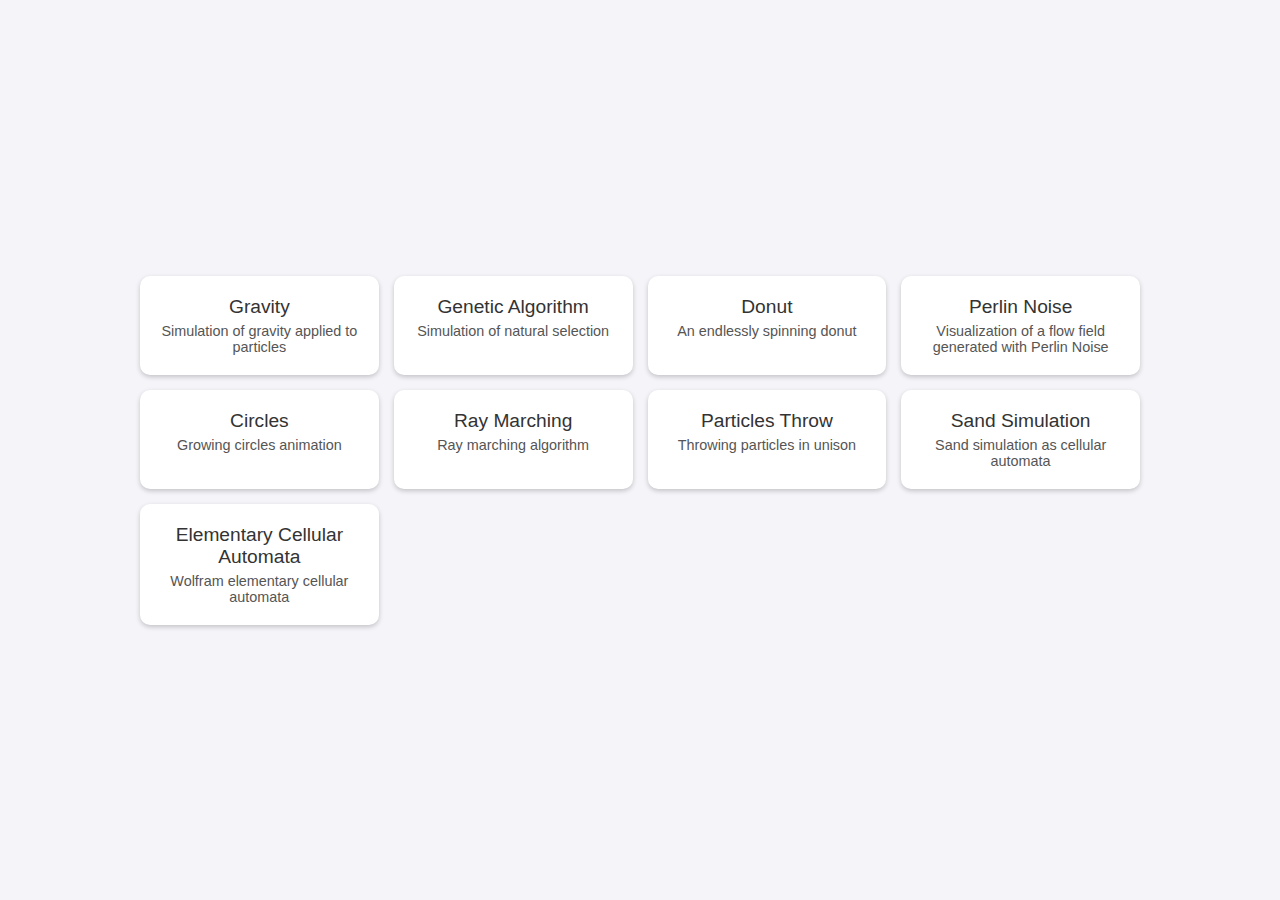
==== index.html @ 0caf2638 "structure of projects" ====
<!DOCTYPE html>
<html lang="en">
<head>
    <meta charset="UTF-8">
    <meta name="viewport" content="width=device-width, initial-scale=1.0">
    <title>Tadata</title>
    <link rel="stylesheet" href="index.css">
</head>
<body>
    <div class="container">
        <div class="project-card" onclick="window.location.href='sketches/gravity/gravity.html';">
            <div class="project-title">Gravity</div>
            <div class="project-description">Simulation of gravity applied to particles</div>
        </div>

        <div class="project-card" onclick="window.location.href='sketches/genetic/genetic.html';">
            <div class="project-title">Genetic Algorithm</div>
            <div class="project-description">Simulation of natural selection</div>
        </div>

        <div class="project-card" onclick="window.location.href='sketches/donut/donut.html';">
            <div class="project-title">Donut</div>
            <div class="project-description">An endlessly spinning donut</div>
        </div>

        <div class="project-card" onclick="window.location.href='sketches/perlin/perlin.html';">
            <div class="project-title">Perlin Noise</div>
            <div class="project-description">Visualization of a flow field generated with Perlin Noise</div>
        </div>

        <div class="project-card" onclick="window.location.href='sketches/circles/circles.html';">
            <div class="project-title">Circles</div>
            <div class="project-description">Growing circles animation</div>
        </div>

        <div class="project-card" onclick="window.location.href='sketches/ray_marching/ray_marching.html';">
            <div class="project-title">Ray Marching</div>
            <div class="project-description">Ray marching algorithm</div>
        </div>

        <div class="project-card" onclick="window.location.href='sketches/picture/picture.html';">
            <div class="project-title">Particles Throw</div>
            <div class="project-description">Throwing particles in unison</div>
        </div>

        <div class="project-card" onclick="window.location.href='sketches/sand/sand.html';">
            <div class="project-title">Sand Simulation</div>
            <div class="project-description">Sand simulation as cellular automata</div>
        </div>

        <div class="project-card" onclick="window.location.href='sketches/automata/automata.html';">
            <div class="project-title">Elementary Cellular Automata</div>
            <div class="project-description">Wolfram elementary cellular automata</div>
        </div>
    </div>
    <script src="index.js"></script>
</body>
</html>
---- index.css ----
body {
    font-family: 'Arial', sans-serif;
    margin: 0;
    padding: 0;
    background: #f4f4f9;
    display: flex;
    justify-content: center;
    align-items: center;
    height: 100vh;
}

.container {
    display: grid;
    grid-template-columns: repeat(auto-fit, minmax(200px, 1fr));
    gap: 15px;
    width: 80%;
    max-width: 1000px;
}

.project-card {
    background: #ffffff;
    border-radius: 10px;
    box-shadow: 0 2px 5px rgba(0,0,0,0.2);
    padding: 20px;
    text-align: center;
    cursor: pointer;
    transition: transform 0.5s ease, box-shadow 0.5s ease;
}

.project-card:hover {
    transform: translateY(-10px);
    box-shadow: 0 4px 10px rgba(0,0,0,0.3);
}

.project-title {
    font-size: 1.2em;
    color: #333333;
    margin-bottom: 5px;
}

.project-description {
    font-size: 0.9em;
    color: #555555;
}
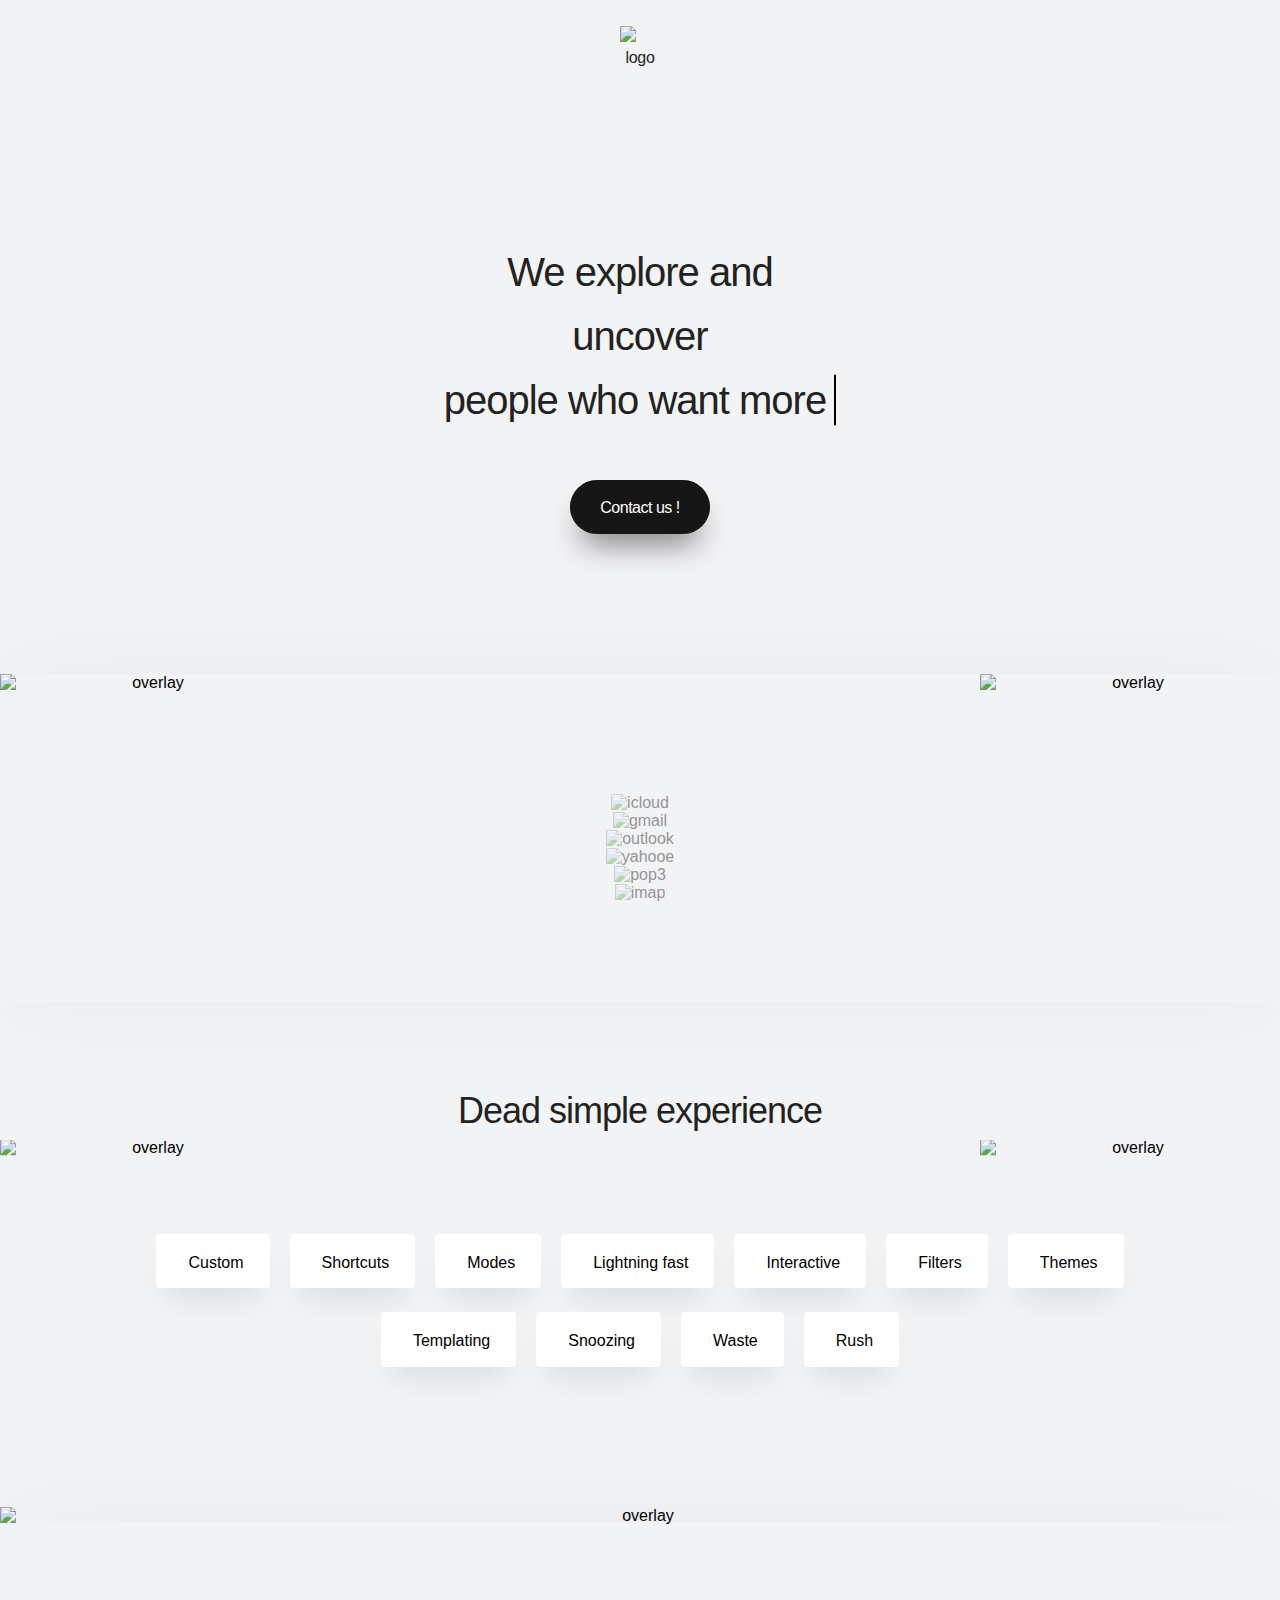
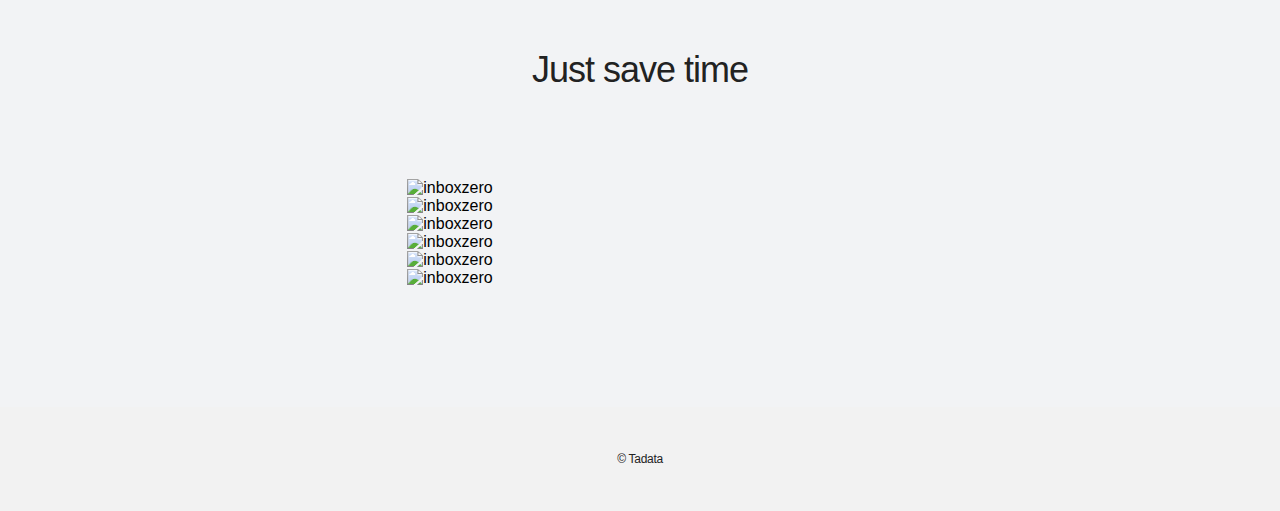
==== commit 9e3c5e40: "fix esc missing" ====
--- a/index.html
+++ b/index.html
@@ -1,58 +1,233 @@
 <!DOCTYPE html>
 <html lang="en">
-<head>
-    <meta charset="UTF-8">
-    <meta name="viewport" content="width=device-width, initial-scale=1.0">
+
+  <head>
+    <meta charset="utf-8">
+    <meta name="viewport" content="width=device-width, initial-scale=1.0, maximum-scale=1">
     <title>Tadata</title>
-    <link rel="stylesheet" href="index.css">
-</head>
+    <meta name="title" content="Tadata">
+    <meta name="description" content="Tadata contact website.">
+    <meta name="keywords" content="tiny, mail, client, gmail, icloud, minimal">
+    <meta name="author" content="@tadata">
+    <meta property="og:type" content="website">
+    <meta property="og:url" content="https://Tadata.com/">
+    <meta property="og:title" content="Tadata">
+    <meta property="og:description" content="Tadata contact website.">
+    <link href="images/thumbnail.jpg" rel="apple-touch-icon">
+    <link href="images/favicon.ico" rel="shortcut icon">
+    <link href="css/styles.css" rel="stylesheet">
+  </head>
+
 <body>
-    <div class="container">
-        <div class="project-card" onclick="window.location.href='sketches/gravity/gravity.html';">
-            <div class="project-title">Gravity</div>
-            <div class="project-description">Simulation of gravity applied to particles</div>
-        </div>
-
-        <div class="project-card" onclick="window.location.href='sketches/genetic/genetic.html';">
-            <div class="project-title">Genetic Algorithm</div>
-            <div class="project-description">Simulation of natural selection</div>
-        </div>
-
-        <div class="project-card" onclick="window.location.href='sketches/donut/donut.html';">
-            <div class="project-title">Donut</div>
-            <div class="project-description">An endlessly spinning donut</div>
-        </div>
-
-        <div class="project-card" onclick="window.location.href='sketches/perlin/perlin.html';">
-            <div class="project-title">Perlin Noise</div>
-            <div class="project-description">Visualization of a flow field generated with Perlin Noise</div>
-        </div>
-
-        <div class="project-card" onclick="window.location.href='sketches/circles/circles.html';">
-            <div class="project-title">Circles</div>
-            <div class="project-description">Growing circles animation</div>
-        </div>
-
-        <div class="project-card" onclick="window.location.href='sketches/ray_marching/ray_marching.html';">
-            <div class="project-title">Ray Marching</div>
-            <div class="project-description">Ray marching algorithm</div>
-        </div>
-
-        <div class="project-card" onclick="window.location.href='sketches/picture/picture.html';">
-            <div class="project-title">Particles Throw</div>
-            <div class="project-description">Throwing particles in unison</div>
-        </div>
-
-        <div class="project-card" onclick="window.location.href='sketches/sand/sand.html';">
-            <div class="project-title">Sand Simulation</div>
-            <div class="project-description">Sand simulation as cellular automata</div>
-        </div>
-
-        <div class="project-card" onclick="window.location.href='sketches/automata/automata.html';">
-            <div class="project-title">Elementary Cellular Automata</div>
-            <div class="project-description">Wolfram elementary cellular automata</div>
-        </div>
-    </div>
-    <script src="index.js"></script>
+  <div class="modal">
+  <button type="button" class="modal-close modal-toggle">
+    <i class="icon" data-feather="x"></i><span class="hide-mobile">ESC</span>
+  </button>
+  <div class="modal-content">
+    <div class="success">
+      <a href="index.html" class="logo"><img src="images/logo.svg" alt="logo"/></a>
+      <h2 class="modal-title first-name" id="title-name"></h2>
+      <p>We'll be in touch.</p>
+      <a href="index.html" class="button">Back home</a>
+    </div>
+    <div class="form-content">
+      <a href="index.html" class="logo"><img src="images/logodo.svg" alt="logo"/></a>
+      <h2 class="button modal-toggle">Contact us !</h2>
+      <p class="modal-subtitle">Winners always try 😉</p>
+      <form class='form' type='hidden' name='form-name' method='POST' value='TadataForm' onsubmit="sendEmail(event)">
+        <div class="group">
+            <input type="text" id="firstName" name="first-name" placeholder="&nbsp;" autocomplete="off" required>
+            <label for="first-name">First name</label>
+            <span class="border"></span>
+        </div>
+        <div class="group">
+            <input type="email" id="email" name="email" placeholder="&nbsp;" autocomplete="off" required>
+            <label for="email">Email</label>
+            <span class="border"></span>
+        </div>
+        <div class="group">
+            <input autocomplete="off" placeholder="&nbsp;" type="text" id="subject" name="subject" required>
+            <label for="subject">Subject</label>
+            <span class="border"></span>
+        </div>
+        <div class="group">
+          <input name="message" rows="5"  autocomplete="off" placeholder="&nbsp;" type="text" id="message" name="subject">
+          <label for="message">Message</label>
+          <span class="border"></span>
+      </div>
+        <button id="submit-button" type="submit">Send</button>
+    </form>
+    
+    <script>
+        function sendEmail(event) {
+            event.preventDefault();  // Prevents form submission
+    
+            let userEmail = document.getElementById("email").value;
+            let subject = document.getElementById("subject").value;
+            let message = document.getElementById("message").value;
+    
+            if (!userEmail || !subject || !message) {
+                alert("Please fill in all fields.");
+                return;
+            }
+    
+            let mailtoLink = `mailto:dev.tadata@gmail.com?subject=${encodeURIComponent(subject)}&body=${encodeURIComponent("From: " + userEmail + "\n\n" + message)}`;
+            window.location.href = mailtoLink;
+        }
+    </script>
+    </div>
+  </div>
+</div>
+  <div class="content">
+    <a href="index.html" class="logo"><img src="images/logodo.png" alt="logo"/></a>
+    <div class="hero">
+      <h1 class="title">We explore and uncover</h1>
+      <h1 class="title shift clip">
+        <span class="word-shift">
+          <b class="is-visible">people who want more&nbsp;</b>
+          <b>mindful people</b>
+          <b>designers</b>
+          <b>side project junkies</b>
+          <b>indie hackers</b>
+        </span>
+      </h1>
+      <div class="cta-content">
+        <button class="button modal-toggle">Contact us !</button>
+      </div>
+    </div>
+    <section class="section cta">
+      <div class="cards">
+        <img src="images/overlay-left.svg" class="overlay-left hide-mobile" alt="overlay"/>
+        <img src="images/overlay-right.svg" class="overlay-right hide-mobile" alt="overlay"/>
+        <div class="slider">
+          <div class="slide"><img src="images/card-icloud.svg" alt="icloud"/></div>
+          <div class="slide"><img src="images/card-gmail.svg" alt="gmail"/></div>
+          <div class="slide"><img src="images/card-outlook.svg" alt="outlook"/></div>
+          <div class="slide"><img src="images/card-yahoo.svg" alt="yahooe"/></div>
+          <div class="slide"><img src="images/card-pop3.svg" alt="pop3"/></div>
+          <div class="slide"><img src="images/card-imap.svg" alt="imap"/></div>
+        </div>
+    </section>
+    <section class="section section-features">
+      <h2 class="title">Dead simple experience</h1>
+      <div class="features">
+        <img src="images/overlay-left.svg" class="overlay-left hide-mobile" alt="overlay"/>
+        <img src="images/overlay-right.svg" class="overlay-right hide-mobile" alt="overlay"/>
+        <img src="images/overlay-top.svg" class="overlay-top show-mobile" alt="overlay"/>
+        <img src="images/overlay-bottom.svg" class="overlay-bottom show-mobile" alt="overlay"/>
+        <div class="row dos">
+          <div class="feature"><i class="icon" data-feather="check"></i>Custom</div>
+          <div class="feature"><i class="icon" data-feather="check"></i>Shortcuts</div>
+          <div class="feature"><i class="icon" data-feather="check"></i>Modes</div>
+          <div class="feature"><i class="icon" data-feather="check"></i>Lightning fast</div>
+          <div class="feature"><i class="icon" data-feather="check"></i>Interactive</div>
+          <div class="feature"><i class="icon" data-feather="check"></i>Filters</div>
+          <div class="feature"><i class="icon" data-feather="check"></i>Themes</div>
+        </div>
+        <div class="row donts">
+          <div class="feature"><i class="icon" data-feather="x"></i>Templating</div>
+          <div class="feature"><i class="icon" data-feather="x"></i>Snoozing</div>
+          <div class="feature"><i class="icon" data-feather="x"></i>Waste</div>
+          <div class="feature"><i class="icon" data-feather="x"></i>Rush</div>
+        </div>
+      </div>
+      <!-- <p>If you’re looking for an email client with more features, try <a href="">these</a>.</p> -->
+    </section>
+    </section>
+    <section class="section imagery">
+      <h2 class="title">Just save time</h2>
+      <img src="images/overlay-bottom.svg" class="overlay-bottom hide-mobile" alt="overlay"/>
+      <div class="zero-slider">
+        <div class="slide"><img src="images/screen-illo-1.png" alt="inboxzero"/></div>
+        <div class="slide"><img src="images/screen-illo-2.png" alt="inboxzero"/></div>
+        <div class="slide"><img src="images/screen-illo-3.png" alt="inboxzero"/></div>
+        <div class="slide"><img src="images/screen-illo-4.png" alt="inboxzero"/></div>
+        <div class="slide"><img src="images/screen-illo-5.png" alt="inboxzero"/></div>
+        <div class="slide"><img src="images/screen-illo-6.png" alt="inboxzero"/></div>
+      </div>
+    </section>
+    <footer class="footer">
+      <p>&copy; Tadata</p>
+    </footer>
+    </div>
+  </div>
+  <script src="./js/jquery/3.4.1/jquery.min.js"></script>
+<script src="js/scripts.min.js"></script>
+<script>
+
+  // Close modal on escape key
+  $(document).keyup(function(e) {
+    if (e.key === "Escape") {
+      $('.modal').removeClass('modal-show');
+      $('.content').removeClass('content-blurred');
+      $('body').removeClass('no-scroll');
+    }
+  });
+
+  $(function(){
+
+    // Provider card slider
+    $('.slider').flickity({
+      pauseAutoPlayOnHover: false,
+      prevNextButtons: false,
+      cellAlign: 'center',
+      draggable:  false,
+      freeScroll: false,
+      wrapAround: true,
+      pageDots: false,
+      autoPlay: 3000,
+    });
+
+    // Imbox zero slider
+    $('.zero-slider').flickity({
+      pauseAutoPlayOnHover: false,
+      prevNextButtons: false,
+      cellAlign: 'center',
+      freeScroll: false,
+      wrapAround: false,
+      draggable: false,
+      pageDots: false,
+      autoPlay: 3000,
+      fade: true,
+    });
+
+    // Open & close modal
+    $('.modal-toggle').click(function(){
+      $('.modal').toggleClass('modal-show');
+      $('.content').toggleClass('content-blurred');
+      $('body').toggleClass('no-scroll');
+    });
+
+    // Reserve username form
+    $(".form").submit(function(e) {
+      e.preventDefault();
+      var $form = $(this);
+      $.post($form.attr("action"), $form.serialize()).then(function() {
+        $('.form-content').addClass('form-content-hide');
+        $('.success').addClass('success-show');
+      });
+    });
+
+    // Save user's first name
+    $(".form").submit(function(e) {
+      e.preventDefault();
+      var value = $("#firstName").val();
+      $('.first-name').text("Thank you," + " " + value + "!");
+    });
+
+    // Feather icons
+    feather.replace()
+
+    // ScrollReveal
+    ScrollReveal().reveal('.hero, .title, .screen, .features, .cards, .zero-slider', {
+      distance: '40px',
+      duration: 2000,
+      mobile: false,
+      reset: false,
+      opacity: 0
+    });
+
+  });
+</script>
 </body>
-</html>
+</html>--- a/css/styles.css
+++ b/css/styles.css
@@ -0,0 +1,1985 @@
+@font-face {
+    font-family: 'colfax-light';
+    src: url("../fonts/colfax-light.woff") format("woff"), url("../fonts/colfax-light.woff2") format("woff2");
+    font-weight: normal;
+    font-style: normal
+}
+
+@font-face {
+    font-family: 'colfax-medium';
+    src: url("../fonts/colfax-medium.woff") format("woff"), url("../fonts/colfax-medium.woff2") format("woff2");
+    font-weight: normal;
+    font-style: normal
+}
+
+@font-face {
+    font-family: 'colfax-bold';
+    src: url("../fonts/colfax-bold.woff") format("woff"), url("../fonts/colfax-bold.woff2") format("woff2");
+    font-weight: normal;
+    font-style: normal
+}
+
+@font-face {
+    font-family: 'colfax-light';
+    src: url("../fonts/colfax-light.woff") format("woff"), url("../fonts/colfax-light.woff2") format("woff2");
+    font-weight: normal;
+    font-style: normal
+}
+
+@font-face {
+    font-family: 'colfax-medium';
+    src: url("../fonts/colfax-medium.woff") format("woff"), url("../fonts/colfax-medium.woff2") format("woff2");
+    font-weight: normal;
+    font-style: normal
+}
+
+@font-face {
+    font-family: 'colfax-bold';
+    src: url("../fonts/colfax-bold.woff") format("woff"), url("../fonts/colfax-bold.woff2") format("woff2");
+    font-weight: normal;
+    font-style: normal
+}
+
+* {
+    text-decoration: none;
+    list-style: none;
+    outline: none;
+    border: none;
+    padding: 0;
+    margin: 0
+}
+
+*,
+*:before,
+*:after {
+    -o-box-sizing: border-box;
+    -webkit-box-sizing: border-box;
+    box-sizing: border-box
+}
+
+html,
+body {
+    height: 100%;
+    width: 100%;
+    padding: 0;
+    margin: 0
+}
+
+body {
+    -webkit-font-smoothing: antialiased;
+    -moz-osx-font-smoothing: grayscale
+}
+
+.icon {
+    vertical-align: middle;
+    position: relative;
+    margin-top: -2px;
+    height: 20px;
+    width: 20px
+}
+
+img {
+    pointer-events: none
+}
+
+img {
+    max-width: 100%
+}
+
+a,
+.icon {
+    -webkit-transition: all 0.4s ease;
+    transition: all 0.4s ease
+}
+
+*::-webkit-selection {
+    background-color: #000000;;
+    color: #fff
+}
+
+*::-moz-selection {
+    background-color: #000000;;
+    color: #fff
+}
+
+*::selection {
+    background-color: #000000;;
+    color: #fff
+}
+
+::-webkit-scrollbar {
+    display: none
+}
+
+.flex-center {
+    -webkit-box-pack: center;
+    -ms-flex-pack: center;
+    justify-content: center;
+    -webkit-box-align: center;
+    -ms-flex-align: center;
+    align-items: center;
+    display: -webkit-box;
+    display: -ms-flexbox;
+    display: flex
+}
+
+.center {
+    -webkit-transform: translate(-50%, -50%);
+    -ms-transform: translate(-50%, -50%);
+    transform: translate(-50%, -50%);
+    position: absolute;
+    left: 50%;
+    top: 50%
+}
+
+.center-y {
+    -webkit-transform: translateY(-50%);
+    -ms-transform: translateY(-50%);
+    transform: translateY(-50%);
+    position: absolute;
+    top: 50%
+}
+
+.center-x {
+    -webkit-transform: translateX(-50%);
+    -ms-transform: translateX(-50%);
+    transform: translateX(-50%);
+    position: absolute;
+    left: 50%
+}
+
+input {
+    border-radius: 0;
+    -webkit-appearance: none;
+    -moz-appearance: none;
+    appearance: none;
+    outline: none;
+    border: 0
+}
+
+input:hover,
+input:active,
+input:focus {
+    outline: none
+}
+
+input:-webkit-autofill {
+    -webkit-box-shadow: 0 0 0 40px #fff inset !important;
+    -webkit-text-fill-color: #222 !important
+}
+
+::-webkit-input-placeholder {
+    color: #222
+}
+
+:-ms-input-placeholder {
+    color: #222
+}
+
+::-moz-placeholder {
+    color: #222
+}
+
+:-moz-placeholder {
+    color: #222
+}
+
+.show-mobile {
+    display: none
+}
+
+@media (max-width: 900px) {
+    .hide-mobile {
+        display: none !important
+    }
+
+    .show-mobile {
+        display: block !important
+    }
+}
+
+@font-face {
+    font-family: 'colfax-light';
+    src: url("../fonts/colfax-light.woff") format("woff"), url("../fonts/colfax-light.woff2") format("woff2");
+    font-weight: normal;
+    font-style: normal
+}
+
+@font-face {
+    font-family: 'colfax-medium';
+    src: url("../fonts/colfax-medium.woff") format("woff"), url("../fonts/colfax-medium.woff2") format("woff2");
+    font-weight: normal;
+    font-style: normal
+}
+
+@font-face {
+    font-family: 'colfax-bold';
+    src: url("../fonts/colfax-bold.woff") format("woff"), url("../fonts/colfax-bold.woff2") format("woff2");
+    font-weight: normal;
+    font-style: normal
+}
+
+* {
+    text-decoration: none;
+    list-style: none;
+    outline: none;
+    border: none;
+    padding: 0;
+    margin: 0
+}
+
+*,
+*:before,
+*:after {
+    -o-box-sizing: border-box;
+    -webkit-box-sizing: border-box;
+    box-sizing: border-box
+}
+
+html,
+body {
+    height: 100%;
+    width: 100%;
+    padding: 0;
+    margin: 0
+}
+
+body {
+    -webkit-font-smoothing: antialiased;
+    -moz-osx-font-smoothing: grayscale
+}
+
+.icon {
+    vertical-align: middle;
+    position: relative;
+    margin-top: -2px;
+    height: 20px;
+    width: 20px
+}
+
+img {
+    pointer-events: none
+}
+
+img {
+    max-width: 100%
+}
+
+a,
+.icon {
+    -webkit-transition: all 0.4s ease;
+    transition: all 0.4s ease
+}
+
+*::-webkit-selection {
+    background-color: #000000;;
+    color: #fff 
+}
+
+*::-moz-selection {
+    background-color: #000000;;
+    color: #fff 
+}
+
+*::selection {
+    background-color: #000000;;
+    color: #fff 
+}
+
+::-webkit-scrollbar {
+    display: none
+}
+
+.flex-center,
+.hero,
+.logo,
+.features .row,
+.modal,
+.modal .modal-content {
+    -webkit-box-pack: center;
+    -ms-flex-pack: center;
+    justify-content: center;
+    -webkit-box-align: center;
+    -ms-flex-align: center;
+    align-items: center;
+    display: -webkit-box;
+    display: -ms-flexbox;
+    display: flex
+}
+
+.center {
+    -webkit-transform: translate(-50%, -50%);
+    -ms-transform: translate(-50%, -50%);
+    transform: translate(-50%, -50%);
+    position: absolute;
+    left: 50%;
+    top: 50%
+}
+
+.center-y,
+.shift.clip .word-shift:after,
+.overlay-left,
+.overlay-right,
+form .group label {
+    -webkit-transform: translateY(-50%);
+    -ms-transform: translateY(-50%);
+    transform: translateY(-50%);
+    position: absolute;
+    top: 50%
+}
+
+.center-x,
+.logo,
+.modal .modal-close span {
+    -webkit-transform: translateX(-50%);
+    -ms-transform: translateX(-50%);
+    transform: translateX(-50%);
+    position: absolute;
+    left: 50%
+}
+
+input {
+    border-radius: 0;
+    -webkit-appearance: none;
+    -moz-appearance: none;
+    appearance: none;
+    outline: none;
+    border: 0
+}
+
+input:hover,
+input:active,
+input:focus {
+    outline: none
+}
+
+input:-webkit-autofill {
+    -webkit-box-shadow: 0 0 0 40px #fff inset !important;
+    -webkit-text-fill-color: #222 !important
+}
+
+::-webkit-input-placeholder {
+    color: #222
+}
+
+:-ms-input-placeholder {
+    color: #222
+}
+
+::-moz-placeholder {
+    color: #222
+}
+
+:-moz-placeholder {
+    color: #222
+}
+
+.show-mobile {
+    display: none
+}
+
+@media (max-width: 900px) {
+    .hide-mobile {
+        display: none !important
+    }
+
+    .show-mobile {
+        display: block !important
+    }
+}
+
+@font-face {
+    font-family: 'colfax-light';
+    src: url("../fonts/colfax-light.woff") format("woff"), url("../fonts/colfax-light.woff2") format("woff2");
+    font-weight: normal;
+    font-style: normal
+}
+
+@font-face {
+    font-family: 'colfax-medium';
+    src: url("../fonts/colfax-medium.woff") format("woff"), url("../fonts/colfax-medium.woff2") format("woff2");
+    font-weight: normal;
+    font-style: normal
+}
+
+@font-face {
+    font-family: 'colfax-bold';
+    src: url("../fonts/colfax-bold.woff") format("woff"), url("../fonts/colfax-bold.woff2") format("woff2");
+    font-weight: normal;
+    font-style: normal
+}
+
+* {
+    text-decoration: none;
+    list-style: none;
+    outline: none;
+    border: none;
+    padding: 0;
+    margin: 0
+}
+
+*,
+*:before,
+*:after {
+    -o-box-sizing: border-box;
+    -webkit-box-sizing: border-box;
+    box-sizing: border-box
+}
+
+html,
+body {
+    height: 100%;
+    width: 100%;
+    padding: 0;
+    margin: 0
+}
+
+body {
+    -webkit-font-smoothing: antialiased;
+    -moz-osx-font-smoothing: grayscale
+}
+
+.icon {
+    vertical-align: middle;
+    position: relative;
+    margin-top: -2px;
+    height: 20px;
+    width: 20px
+}
+
+img {
+    pointer-events: none
+}
+
+img {
+    max-width: 100%
+}
+
+a,
+.icon {
+    -webkit-transition: all 0.4s ease;
+    transition: all 0.4s ease
+}
+
+*::-webkit-selection {
+    background-color: #000000;;
+    color: #fff 
+}
+
+*::-moz-selection {
+    background-color: #000000;;
+    color: #fff 
+}
+
+*::selection {
+    background-color: #000000;;
+    color: #fff 
+}
+
+::-webkit-scrollbar {
+    display: none
+}
+
+.flex-center,
+.hero,
+.logo,
+.features .row,
+.modal,
+.modal .modal-content {
+    -webkit-box-pack: center;
+    -ms-flex-pack: center;
+    justify-content: center;
+    -webkit-box-align: center;
+    -ms-flex-align: center;
+    align-items: center;
+    display: -webkit-box;
+    display: -ms-flexbox;
+    display: flex
+}
+
+.center {
+    -webkit-transform: translate(-50%, -50%);
+    -ms-transform: translate(-50%, -50%);
+    transform: translate(-50%, -50%);
+    position: absolute;
+    left: 50%;
+    top: 50%
+}
+
+.center-y,
+.shift.clip .word-shift:after,
+.overlay-left,
+.overlay-right,
+form .group label {
+    -webkit-transform: translateY(-50%);
+    -ms-transform: translateY(-50%);
+    transform: translateY(-50%);
+    position: absolute;
+    top: 50%
+}
+
+.center-x,
+.logo,
+.modal .modal-close span {
+    -webkit-transform: translateX(-50%);
+    -ms-transform: translateX(-50%);
+    transform: translateX(-50%);
+    position: absolute;
+    left: 50%
+}
+
+input {
+    border-radius: 0;
+    -webkit-appearance: none;
+    -moz-appearance: none;
+    appearance: none;
+    outline: none;
+    border: 0
+}
+
+input:hover,
+input:active,
+input:focus {
+    outline: none
+}
+
+input:-webkit-autofill {
+    -webkit-box-shadow: 0 0 0 40px #fff inset !important;
+    -webkit-text-fill-color: #222 !important
+}
+
+::-webkit-input-placeholder {
+    color: #222
+}
+
+:-ms-input-placeholder {
+    color: #222
+}
+
+::-moz-placeholder {
+    color: #222
+}
+
+:-moz-placeholder {
+    color: #222
+}
+
+.show-mobile {
+    display: none
+}
+
+@media (max-width: 900px) {
+    .hide-mobile {
+        display: none !important
+    }
+
+    .show-mobile {
+        display: block !important
+    }
+}
+
+h1,
+.h1,
+.word-shift b,
+.modal .modal-content .modal-title,
+h2,
+.h2 {
+    letter-spacing: -1px;
+    font-weight: normal;
+    font-family: "colfax-light", sans-serif;
+    line-height: 1.6;
+    font-size: 40px;
+    color: #222
+}
+
+h2,
+.h2 {
+    font-size: 36px
+}
+
+h3,
+.h3 {
+    letter-spacing: -1px;
+    font-weight: normal;
+    font-family: "colfax-bold", sans-serif;
+    font-size: 16px;
+    color: #000000;
+}
+
+p,
+.p,
+.button,
+form .group input,
+form .group label,
+a {
+    letter-spacing: -0.3px;
+    font-family: "colfax-light", sans-serif;
+    font-size: 16px;
+    line-height: 2;
+    color: #222
+}
+
+a {
+    font-family: "colfax-medium", sans-serif
+}
+
+a:hover {
+    color: #000000;
+}
+
+@media (max-width: 900px) {
+
+    h1,
+    .h1,
+    .word-shift b,
+    .modal .modal-content .modal-title,
+    h2,
+    .h2 {
+        font-size: 30px
+    }
+}
+
+body {
+    background: #f2f3f5;
+    font-family: "colfax-medium", sans-serif;
+    text-align: center;
+    /* color: #222 */
+}
+
+body.no-scroll {
+    overflow: hidden
+}
+
+button {
+    -webkit-appearance: none;
+    -webkit-transition: all 0.4s ease;
+    transition: all 0.4s ease;
+    -moz-appearance: none;
+    appearance: none;
+    cursor: pointer
+}
+
+.button {
+    -webkit-box-shadow: 0 20px 30px -10px rgba(54, 54, 54, 0.6);
+    box-shadow: 0 20px 30px -10px rgba(54, 54, 54, 0.6);
+    padding: 12px 30px 10px;
+    letter-spacing: -0.5px;
+    display: inline-block;
+    border-radius: 100px;
+    font-family: "colfax-medium", sans-serif;
+    -webkit-transition: all 0.4s ease;
+    transition: all 0.4s ease;
+    text-align: center;
+    position: relative;
+    background: #000000;;
+    cursor: pointer;
+    color: #fff;
+    width: auto;
+    z-index: 2
+}
+
+.button:hover {
+    -webkit-box-shadow: 0 30px 40px -10px rgba(54, 54, 54, 0.8);
+    box-shadow: 0 30px 40px -10px rgba(54, 54, 54, 0.8);
+    -webkit-transform: scale(1.04);
+    -ms-transform: scale(1.04);
+    transform: scale(1.04);
+    color: #fff
+}
+
+.button:active {
+    -webkit-box-shadow: 0 20px 30px -10px rgba(54, 54, 54, 0.6);
+    box-shadow: 0 20px 30px -10px rgba(54, 54, 54, 0.6);
+    -webkit-transform: scale(1);
+    -ms-transform: scale(1);
+    transform: scale(1)
+}
+
+.button:before {
+    -webkit-animation: pulse 2s ease infinite;
+    animation: pulse 2s ease infinite;
+    background: rgba(54, 54, 54, 0.4);
+    border-radius: 100px;
+    position: absolute;
+    content: "";
+    z-index: -1;
+    bottom: 0;
+    right: 0;
+    left: 0;
+    top: 0
+}
+
+.button.white {
+    -webkit-box-shadow: 0 20px 30px -10px rgba(34, 34, 34, 0.2);
+    box-shadow: 0 20px 30px -10px rgba(34, 34, 34, 0.2);
+    background: #fff;
+    color: #222
+}
+
+.button.white:before {
+    background: rgba(255, 255, 255, 0.4)
+}
+
+.button.white:hover {
+    -webkit-box-shadow: 0 30px 40px -10px rgba(34, 34, 34, 0.4);
+    box-shadow: 0 30px 40px -10px rgba(34, 34, 34, 0.4)
+}
+
+@-webkit-keyframes pulse {
+    0% {
+        -webkit-transform: scale(1);
+        transform: scale(1)
+    }
+
+    50% {
+        opacity: 0.2
+    }
+
+    100% {
+        -webkit-transform: scale(1.2, 1.4);
+        transform: scale(1.2, 1.4);
+        opacity: 0
+    }
+}
+
+@keyframes pulse {
+    0% {
+        -webkit-transform: scale(1);
+        transform: scale(1)
+    }
+
+    50% {
+        opacity: 0.2
+    }
+
+    100% {
+        -webkit-transform: scale(1.2, 1.4);
+        transform: scale(1.2, 1.4);
+        opacity: 0
+    }
+}
+
+.shift {
+    max-width: 100% !important;
+    width: 100% !important
+}
+
+.shift.clip span {
+    display: inline-block
+}
+
+.shift.clip .word-shift {
+    overflow: hidden
+}
+
+.shift.clip .word-shift:after {
+    background-color: #000000;;
+    border-radius: 2px;
+    content: '';
+    height: 80%;
+    width: 2px;
+    right: 0
+}
+
+.shift.clip b {
+    opacity: 0
+}
+
+.shift.clip b.is-visible {
+    opacity: 1
+}
+
+.word-shift {
+    display: inline-block;
+    position: relative;
+    text-align: left
+}
+
+.word-shift b {
+    display: inline-block;
+    white-space: nowrap;
+    position: absolute;
+    left: 0;
+    top: 0
+}
+
+.word-shift b.is-visible {
+    position: relative
+}
+
+.word-shift b {
+    opacity: 0
+}
+
+.word-shift b.is-visible {
+    opacity: 1
+}
+
+.hero {
+    padding: 240px 0 140px;
+    -webkit-box-orient: vertical;
+    -webkit-box-direction: normal;
+    -ms-flex-direction: column;
+    flex-direction: column;
+    width: 100%
+}
+
+.hero .button {
+    margin-top: 30px
+}
+
+.logo {
+    height: 100px;
+    width: 100px;
+    z-index: 2;
+    top: 0
+}
+
+.logo img {
+    -webkit-transition: all 0.4s ease;
+    transition: all 0.4s ease;
+    width: 41px
+}
+
+.logo:hover img {
+    -webkit-transform: scaleX(-1);
+    -ms-transform: scaleX(-1);
+    transform: scaleX(-1)
+}
+
+.screen-wrapper {
+    max-width: 1800px;
+    margin: auto;
+    position: relative;
+    overflow: hidden;
+    z-index: 2;
+    padding: 0 10%;
+}
+
+.screen-wrapper .screen {
+    margin: 0 auto -140px;
+    width: 1400px
+}
+
+.title {
+    position: relative;
+    max-width: 90%;
+    margin: 0 auto;
+    width: 400px
+}
+
+.subtitle {
+    margin: 16px 0 0 -4px;
+    font-size: 12px
+}
+
+.subtitle img {
+    position: relative;
+    opacity: 0.4;
+    width: 10px;
+    left: 4px;
+    top: 1px
+}
+
+.title.wide {
+    width: 600px
+}
+
+.section {
+    position: relative;
+    padding: 120px 0
+}
+
+.section:nth-child(odd) {
+    -webkit-box-shadow: 0 0 100px rgba(34, 34, 34, 0.04);
+    box-shadow: 0 0 100px rgba(34, 34, 34, 0.04)
+}
+
+.section-features {
+    padding: 80px 0 40px
+}
+
+.section-features p {
+    margin: 0 auto;
+    max-width: 80%
+}
+
+.section-providers {
+    padding: 120px 0 0
+}
+
+.section.imagery .zero-slider {
+    margin-top: 80px
+}
+
+.section.imagery .zero-slider .slide {
+    max-width: 90%;
+    width: 900px
+}
+
+.section.imagery .zero-slider .slide.is-selected img {
+    -webkit-transform: none !important;
+    -ms-transform: none !important;
+    transform: none !important;
+    width: 100%
+}
+
+.section.imagery .zero-slider .flickity-viewport {
+    overflow: hidden
+}
+
+.section.cta {
+    overflow: hidden;
+    padding: 0
+}
+
+.section.cta .cta-content {
+    position: absolute;
+    margin-top: 120px;
+    width: 100%;
+    z-index: 2
+}
+
+.section.cta .cta-content .title {
+    /* color: #fff */
+}
+
+.section.cta .cta-content .subtitle {
+    opacity: 0.4
+}
+
+.section.cta .cta-content .subtitle {
+    /* color: #fff */
+}
+
+.section.cta .cta-content .subtitle img {
+    -webkit-filter: invert(100%);
+    filter: invert(100%)
+}
+
+.section.cta .cta-content .button {
+    margin-top: 30px
+}
+
+.section.cta .zero-slider .slide {
+    width: 100%
+}
+
+.section.cta .zero-slider .slide img {
+    width: 100%
+}
+
+.section.cta .cta-content .subtitle {
+    opacity: 0.8
+}
+
+.overlay-left,
+.overlay-right {
+    pointer-events: none;
+    -o-object-fit: cover;
+    object-fit: cover;
+    height: 100%;
+    width: 300px;
+    z-index: 2
+}
+
+.overlay-left {
+    left: 0
+}
+
+.overlay-right {
+    right: 0
+}
+
+.overlay-top,
+.overlay-bottom {
+    position: absolute;
+    -o-object-fit: cover;
+    object-fit: cover;
+    height: 400px;
+    width: 100%;
+    z-index: 2;
+    left: 0
+}
+
+.overlay-top {
+    top: -1px
+}
+
+.overlay-bottom {
+    bottom: 100px
+}
+
+.content {
+    -webkit-transition: all 0.4s ease;
+    transition: all 0.4s ease
+}
+
+.content-blurred {
+    -webkit-filter: blur(40px);
+    filter: blur(40px)
+}
+
+@media (max-width: 900px) {
+    .hero {
+        padding: 140px 0 60px
+    }
+
+    .screen-wrapper .screen {
+        margin: 0 auto -40px;
+        max-width: none;
+        width: 600px
+    }
+
+    .section {
+        padding: 80px 0
+    }
+
+    .section-features {
+        padding: 40px 0 0
+    }
+
+    .section-providers {
+        padding: 80px 0 0
+    }
+
+    .section.imagery {
+        padding: 80px 0 0
+    }
+
+    .section.imagery .zero-slider {
+        margin: 40px auto -20px
+    }
+
+    .section.cta .title {
+        margin-top: 60px
+    }
+
+    .section.cta .zero-slider {
+        height: 600px
+    }
+
+    .section.cta .zero-slider .slide {
+        width: 1000px
+    }
+
+    .section.cta .cta-content {
+        margin-top: 0
+    }
+
+    .overlay-top,
+    .overlay-bottom {
+        height: 80px
+    }
+}
+
+.features {
+    padding: 80px 0 100px;
+    position: relative;
+    overflow: hidden;
+    width: 100%
+}
+
+.features .row {
+    white-space: nowrap;
+    margin: 4px 0
+}
+
+.features .feature {
+    -webkit-box-shadow: 0 20px 30px -10px rgba(34, 34, 34, 0.1);
+    box-shadow: 0 20px 30px -10px rgba(34, 34, 34, 0.1);
+    padding: 20px 26px 16px 24px;
+    border-radius: 4px;
+    background: #fff;
+    margin: 10px
+}
+
+.features .feature .icon {
+    margin-right: 8px
+}
+
+.features .donts .icon {
+    color: #B2B2B2
+}
+
+.features .dos .icon {
+    color: #000000;
+}
+
+.features .donts {
+    -webkit-animation: scrollLeft 80s linear infinite;
+    animation: scrollLeft 80s linear infinite
+}
+
+.features .dos {
+    -webkit-animation: scrollRight 80s linear infinite;
+    animation: scrollRight 80s linear infinite
+}
+
+.features .overlay-bottom {
+    bottom: -1px
+}
+
+@-webkit-keyframes scrollLeft {
+    0% {
+        -webkit-transform: translateX(0);
+        transform: translateX(0)
+    }
+
+    100% {
+        -webkit-transform: translateX(-60%);
+        transform: translateX(-60%)
+    }
+}
+
+@keyframes scrollLeft {
+    0% {
+        -webkit-transform: translateX(0);
+        transform: translateX(0)
+    }
+
+    100% {
+        -webkit-transform: translateX(-60%);
+        transform: translateX(-60%)
+    }
+}
+
+@-webkit-keyframes scrollRight {
+    0% {
+        -webkit-transform: translateX(0);
+        transform: translateX(0)
+    }
+
+    100% {
+        -webkit-transform: translateX(60%);
+        transform: translateX(60%)
+    }
+}
+
+@keyframes scrollRight {
+    0% {
+        -webkit-transform: translateX(0);
+        transform: translateX(0)
+    }
+
+    100% {
+        -webkit-transform: translateX(60%);
+        transform: translateX(60%)
+    }
+}
+
+@-webkit-keyframes scrollUp {
+    0% {
+        -webkit-transform: translateY(0);
+        transform: translateY(0)
+    }
+
+    100% {
+        -webkit-transform: translateY(-60%);
+        transform: translateY(-60%)
+    }
+}
+
+@keyframes scrollUp {
+    0% {
+        -webkit-transform: translateY(0);
+        transform: translateY(0)
+    }
+
+    100% {
+        -webkit-transform: translateY(-60%);
+        transform: translateY(-60%)
+    }
+}
+
+@-webkit-keyframes scrollDown {
+    0% {
+        -webkit-transform: translateY(0);
+        transform: translateY(0)
+    }
+
+    100% {
+        -webkit-transform: translateY(60%);
+        transform: translateY(60%)
+    }
+}
+
+@keyframes scrollDown {
+    0% {
+        -webkit-transform: translateY(0);
+        transform: translateY(0)
+    }
+
+    100% {
+        -webkit-transform: translateY(60%);
+        transform: translateY(60%)
+    }
+}
+
+@media (max-width: 900px) {
+    .features {
+        -ms-flex-pack: distribute;
+        justify-content: space-around;
+        margin: 20px auto 0;
+        -webkit-box-orient: horizontal;
+        -webkit-box-direction: normal;
+        -ms-flex-direction: row;
+        flex-direction: row;
+        padding: 40px 0;
+        height: 300px;
+        display: -webkit-box;
+        display: -ms-flexbox;
+        display: flex;
+        width: 90%
+    }
+
+    .features .feature {
+        padding: 10px 12px 8px;
+        text-align: left;
+        font-size: 12px;
+        margin: 6px 0
+    }
+
+    .features .row {
+        -webkit-box-orient: vertical;
+        -webkit-box-direction: normal;
+        -ms-flex-direction: column;
+        flex-direction: column;
+        -webkit-box-align: stretch;
+        -ms-flex-align: stretch;
+        align-items: stretch
+    }
+
+    .donts {
+        -webkit-animation: scrollUp 20s linear infinite !important;
+        animation: scrollUp 20s linear infinite !important
+    }
+
+    .dos {
+        -webkit-animation: scrollDown 20s linear infinite !important;
+        animation: scrollDown 20s linear infinite !important
+    }
+}
+
+.cards {
+    pointer-events: none;
+    position: relative
+}
+
+.flickity-viewport {
+    overflow: visible
+}
+
+.slider {
+    padding: 120px 0 100px;
+    position: relative;
+    overflow: hidden;
+    width: 100%
+}
+
+.slider .slide img {
+    -webkit-transform: scale(1);
+    -ms-transform: scale(1);
+    transform: scale(1);
+    -webkit-transition: all 0.4s ease;
+    transition: all 0.4s ease;
+    max-width: none;
+    opacity: 0.4
+}
+
+.slider .slide.is-selected img {
+    -webkit-transform: scale(1.2);
+    -ms-transform: scale(1.2);
+    transform: scale(1.2);
+    opacity: 1
+}
+
+@media (max-width: 900px) {
+    .slider {
+        padding: 100px 0 40px
+    }
+}
+
+.modal {
+    background: rgba(255, 255, 255, 0.8);
+    pointer-events: none;
+    -webkit-transition: all 0.4s ease;
+    transition: all 0.4s ease;
+    text-align: center;
+    overflow: hidden;
+    position: fixed;
+    height: 100vh;
+    width: 100%;
+    opacity: 0;
+    z-index: 8
+}
+
+.modal .modal-close {
+    position: absolute;
+    background: none;
+    height: 100px;
+    width: 100px;
+    z-index: 2;
+    right: 0;
+    top: 0
+}
+
+.modal .modal-close span {
+    font-family: "colfax-light", sans-serif;
+    pointer-events: none;
+    letter-spacing: 1px;
+    -webkit-transition: all 0.4s ease;
+    transition: all 0.4s ease;
+    font-size: 8px;
+    bottom: 14px
+}
+
+.modal .modal-close:hover .icon {
+    -webkit-transform: rotate(90deg) scale(1);
+    -ms-transform: rotate(90deg) scale(1);
+    transform: rotate(90deg) scale(1)
+}
+
+.modal .modal-close:active {
+    -webkit-transform: scale(0.9);
+    -ms-transform: scale(0.9);
+    transform: scale(0.9)
+}
+
+.modal .modal-close:hover span {
+    opacity: 0;
+    bottom: 0
+}
+
+.modal .modal-close .icon {
+    -webkit-transform: scale(0.9);
+    -ms-transform: scale(0.9);
+    transform: scale(0.9);
+    height: 36px;
+    width: 36px
+}
+
+.modal .modal-content {
+    -webkit-overflow-scrolling: touch;
+    -webkit-transform: translateY(40px);
+    -ms-transform: translateY(40px);
+    transform: translateY(40px);
+    -webkit-box-orient: vertical;
+    -webkit-box-direction: normal;
+    -ms-flex-direction: column;
+    flex-direction: column;
+    -webkit-transition: all 0.4s ease;
+    transition: all 0.4s ease;
+    position: relative;
+    overflow: scroll;
+    padding: 60px 0;
+    max-width: 90%
+}
+
+.modal .modal-content .modal-title {
+    letter-spacing: -2.5px;
+    margin: 40px auto 4px;
+    font-size: 40px
+}
+
+.modal .modal-content .modal-subtitle {
+    width: 340px;
+    margin: 0 auto;
+
+}
+
+.modal .modal-content .button {
+    margin-top: 20px
+}
+
+.modal-show {
+    pointer-events: all;
+    opacity: 1
+}
+
+.modal-show .modal-content {
+    -webkit-transform: translateY(0);
+    -ms-transform: translateY(0);
+    transform: translateY(0)
+}
+
+form {
+    margin: 50px auto 0;
+    width: 300px
+}
+
+form .group {
+    margin-bottom: 40px;
+    position: relative;
+    width: 100%
+}
+
+form .group input {
+    border-bottom: 1px solid #B2B2B2;
+    background: none;
+    font-size: 20px;
+    padding: 8px 0;
+    width: 100%
+}
+
+form .group label {
+    pointer-events: none;
+    -webkit-transition: all 0.4s ease;
+    transition: all 0.4s ease;
+    font-size: 20px;
+    left: 0
+}
+
+form .group .border {
+    -webkit-transform-origin: 0 0;
+    -ms-transform-origin: 0 0;
+    transform-origin: 0 0;
+    -webkit-transform: scaleX(0);
+    -ms-transform: scaleX(0);
+    transform: scaleX(0);
+    -webkit-transition: all 0.4s ease;
+    transition: all 0.4s ease;
+    position: absolute;
+    background: #000000;;
+    height: 1px;
+    width: 100%;
+    bottom: 0;
+    left: 0
+}
+
+form .group input:focus+label,
+form .group input:not(:placeholder-shown)+label {
+    font-size: 16px;
+    color: #000000;;
+    top: 0%
+}
+
+form .group input:focus+label+.border {
+    -webkit-transform: scaleX(1) !important;
+    -ms-transform: scaleX(1) !important;
+    transform: scaleX(1) !important
+}
+
+form .group input:focus+label+.border+.at,
+form .group input:not(:placeholder-shown)+label+.border+.at {
+    opacity: 1;
+    left: 0
+}
+
+form .button {
+    margin: 0 auto
+}
+
+.form-content {
+    -webkit-transition: all 0.4s ease;
+    transition: all 0.4s ease
+}
+
+.form-content-hide {
+    -webkit-transform: translateY(40px);
+    -ms-transform: translateY(40px);
+    transform: translateY(40px);
+    pointer-events: none;
+    opacity: 0
+}
+
+.success {
+    -webkit-transform: translateX(-50%) translateY(40px);
+    -ms-transform: translateX(-50%) translateY(40px);
+    transform: translateX(-50%) translateY(40px);
+    -webkit-transition: all 0.4s ease;
+    transition: all 0.4s ease;
+    position: absolute;
+    max-width: 90%;
+    width: 400px;
+    opacity: 0;
+    left: 50%
+}
+
+.success .modal-title {
+    margin: 100px auto 4px !important
+}
+
+.success-show {
+    -webkit-transform: translateX(-50%) translateY(0);
+    -ms-transform: translateX(-50%) translateY(0);
+    transform: translateX(-50%) translateY(0);
+    pointer-events: all;
+    opacity: 1
+}
+
+.footer {
+    /* -webkit-box-shadow: 0 0 200px rgba(34, 34, 34, 0.4);
+    box-shadow: 0 0 200px rgba(34, 34, 34, 0.4);
+    background: #fff;
+    position: relative;
+    margin-top: -6px;
+    padding: 60px 0;
+    z-index: 2; */
+
+    line-height: 1.33341;
+    font-weight: 400;
+    letter-spacing: -.01em;
+    background-color: #f2f2f2;
+    overflow: hidden;
+    position: relative;
+    z-index: 1;
+    padding: 40px 0;
+    /* padding-bottom: 5px; */
+}
+
+.footer p {
+    color: #222;
+    font-size: 12px;
+}
+
+@media (max-width: 900px) {
+    .modal .modal-close {
+        height: 80px;
+        width: 80px
+    }
+
+    .modal .modal-content {
+        padding: 40px 0
+    }
+
+    .modal .modal-content .modal-title {
+        letter-spacing: -1px;
+        font-size: 26px
+    }
+
+    form {
+        margin: 40px auto 0
+    }
+
+    form .group {
+        margin-bottom: 30px
+    }
+
+    form .group input,
+    form .group label {
+        font-size: 16px
+    }
+
+    form .button {
+        margin: 40px auto 0;
+        font-size: 18px
+    }
+}
+
+@font-face {
+    font-family: 'colfax-light';
+    src: url("../fonts/colfax-light.woff") format("woff"), url("../fonts/colfax-light.woff2") format("woff2");
+    font-weight: normal;
+    font-style: normal
+}
+
+@font-face {
+    font-family: 'colfax-medium';
+    src: url("../fonts/colfax-medium.woff") format("woff"), url("../fonts/colfax-medium.woff2") format("woff2");
+    font-weight: normal;
+    font-style: normal
+}
+
+@font-face {
+    font-family: 'colfax-bold';
+    src: url("../fonts/colfax-bold.woff") format("woff"), url("../fonts/colfax-bold.woff2") format("woff2");
+    font-weight: normal;
+    font-style: normal
+}
+
+
+*,
+*:before,
+*:after {
+    -o-box-sizing: border-box;
+    -webkit-box-sizing: border-box;
+    box-sizing: border-box
+}
+
+html,
+body {
+    height: 100%;
+    width: 100%;
+    padding: 0;
+    margin: 0
+}
+
+body {
+    -webkit-font-smoothing: antialiased;
+    -moz-osx-font-smoothing: grayscale
+}
+
+.icon {
+    vertical-align: middle;
+    position: relative;
+    margin-top: -2px;
+    height: 20px;
+    width: 20px
+}
+
+img {
+    pointer-events: none
+}
+
+img {
+    max-width: 100%
+}
+
+a,
+.icon {
+    -webkit-transition: all 0.4s ease;
+    transition: all 0.4s ease
+}
+
+*::-webkit-selection {
+    background-color: #000000;;
+    color: #fff 
+}
+
+*::-moz-selection {
+    background-color: #000000;;
+    color: #fff 
+}
+
+*::selection {
+    background-color: #000000;;
+    color: #fff  
+}
+
+::-webkit-scrollbar {
+    display: none
+}
+
+.flex-center {
+    -webkit-box-pack: center;
+    -ms-flex-pack: center;
+    justify-content: center;
+    -webkit-box-align: center;
+    -ms-flex-align: center;
+    align-items: center;
+    display: -webkit-box;
+    display: -ms-flexbox;
+    display: flex
+}
+
+.center {
+    -webkit-transform: translate(-50%, -50%);
+    -ms-transform: translate(-50%, -50%);
+    transform: translate(-50%, -50%);
+    position: absolute;
+    left: 50%;
+    top: 50%
+}
+
+.center-y {
+    -webkit-transform: translateY(-50%);
+    -ms-transform: translateY(-50%);
+    transform: translateY(-50%);
+    position: absolute;
+    top: 50%
+}
+
+.center-x {
+    -webkit-transform: translateX(-50%);
+    -ms-transform: translateX(-50%);
+    transform: translateX(-50%);
+    position: absolute;
+    left: 50%
+}
+
+input {
+    border-radius: 0;
+    -webkit-appearance: none;
+    -moz-appearance: none;
+    appearance: none;
+    outline: none;
+    border: 0
+}
+
+input:hover,
+input:active,
+input:focus {
+    outline: none
+}
+
+input:-webkit-autofill {
+    -webkit-box-shadow: 0 0 0 40px #fff inset !important;
+    -webkit-text-fill-color: #222 !important
+}
+
+::-webkit-input-placeholder {
+    color: #222
+}
+
+:-ms-input-placeholder {
+    color: #222
+}
+
+::-moz-placeholder {
+    color: #222
+}
+
+:-moz-placeholder {
+    color: #222
+}
+
+.show-mobile {
+    display: none
+}
+
+@media (max-width: 900px) {
+    .hide-mobile {
+        display: none !important
+    }
+
+    .show-mobile {
+        display: block !important
+    }
+}
+
+h1,
+.h1,
+h2,
+.h2 {
+    letter-spacing: -1px;
+    font-weight: normal;
+    font-family: "colfax-light", sans-serif;
+    line-height: 1.6;
+    font-size: 40px;
+    color: #222
+}
+
+h2,
+.h2 {
+    font-size: 36px
+}
+
+h3,
+.h3 {
+    letter-spacing: -1px;
+    font-weight: normal;
+    font-family: "colfax-bold", sans-serif;
+    font-size: 16px;
+    color: #000000;
+}
+
+p,
+.p,
+a {
+    letter-spacing: -0.3px;
+    font-family: "colfax-light", sans-serif;
+    font-size: 16px;
+    line-height: 2;
+    color: #222
+}
+
+a {
+    font-family: "colfax-medium", sans-serif
+}
+
+a:hover {
+    color: #000000;
+}
+
+@media (max-width: 900px) {
+
+    h1,
+    .h1,
+    h2,
+    .h2 {
+        font-size: 30px
+    }
+}
+
+/*# sourceMappingURL=styles.css.map */
+
+@media (max-width: 600px) {
+    .screen-wrapper {
+        padding: 0;
+    }
+}
+
+/* @media (max-width: 900px) {
+    .screen-wrapper {
+        padding: 0 6%;
+    }
+} */
+
+@media only screen and (min-width: 1200px) {
+    .screen-wrapper {
+        padding: 0 12%;
+    }
+}
+
+
+.outerVideoWrapper2{
+    margin: 40px 0;
+    width: 100%;
+    height: auto;
+    z-index: 1;
+}
+
+.videoWrapper {
+    position: relative;
+    max-width: 100%;
+    height: 0px;
+    overflow: hidden;
+    background: #dcddde;
+    padding-bottom: 56.25%;
+}
+.videoWrapper iframe {
+    position: absolute;
+    border: none;
+    width: 100%;
+    height: 100%;
+    top: 0px;
+    left: 0px;
+    margin: 0em;
+    padding: 0em;
+}
+
+.video, .videowrapper {
+    width: 100%;
+    display: -webkit-box;
+    display: -ms-flexbox;
+    display: flex;
+    -webkit-box-orient: vertical;
+    -webkit-box-direction: normal;
+    -ms-flex-flow: column nowrap;
+    flex-flow: column nowrap;
+    -webkit-box-pack: start;
+    -ms-flex-pack: start;
+    justify-content: flex-start;
+    -webkit-box-align: start;
+    -ms-flex-align: start;
+    align-items: flex-start;
+}
+
+.video .embedwrapper {
+    margin: 40px 0;
+    width: 100%;
+    height: auto;
+    z-index: 1;
+}
+
+/* logo flip */
+.flip-container{
+    perspective:1000;
+  }
+  
+  .flip-container:hover .flipper { 
+    transform: rotateY(180deg);  	
+  }  
+  
+  /*speed of transition*/
+  .flipper{
+    transition: 1s;  	
+    transform-style: preserve-3d;    	
+    position: relative; 
+  }
+  
+  .flip-container, .front, .back {  	
+    width: 200px;
+    height: 100px;
+    border-radius: 50%;
+    margin: 0 auto;
+    background: gainsboro;
+
+  }
+  
+  .front, .back {  	
+    backface-visibility: hidden;    	
+    position: absolute;  	
+    top: 0;  	
+     left: 0;  
+  }
+  
+  .front {
+    background: url('../images/logodo.png') no-repeat center;
+    z-index: 2; 
+  }    
+  
+  .back {
+    background: url('../images/Tadata.png') no-repeat center; 
+    -ms-transform: rotateY(180deg);
+    -webkit-transform: rotateY(180deg);
+    transform: rotateY(180deg);
+
+  }
+
+
+.form {
+    width: 100%;
+    margin: auto;
+    display: flex;
+    flex-direction: column;
+    gap: 15px;
+}
+
+.group {
+    position: relative;
+    margin-bottom: 15px;
+}
+
+input, textarea {
+    width: 100%;
+    border-radius: 5px;
+    outline: none;
+    transition: border-color 0.3s;
+    background: white;
+    resize: none;
+}
+
+input:focus, textarea:focus {
+    border-color: #3a424b;
+}
+
+label {
+    position: absolute;
+    top: 12px;
+    left: 12px;
+    color: #666;
+    transition: all 0.3s ease-in-out;
+    background: white;
+    padding: 0 5px;
+}
+
+input:focus + label, 
+input:not(:placeholder-shown) + label,
+textarea:focus + label,
+textarea:not(:placeholder-shown) + label {
+    top: -10px;
+    left: 10px;
+    color: #3a424b;
+}
+
+.border {
+    display: block;
+    width: 100%;
+    height: 2px;
+    background: #3a424b;
+    transform: scaleX(0);
+    transition: transform 0.3s ease-in-out;
+}
+
+input:focus ~ .border, textarea:focus ~ .border {
+    transform: scaleX(1);
+}
+
+button {
+    background: #3a424b;
+    border: none;
+    padding: 12px;
+    border-radius: 5px;
+    cursor: pointer;
+    transition: background 0.3s;
+}
+
+button:hover {
+    background: #3a424b;
+}
+
+#submit-button {
+    color: white;
+}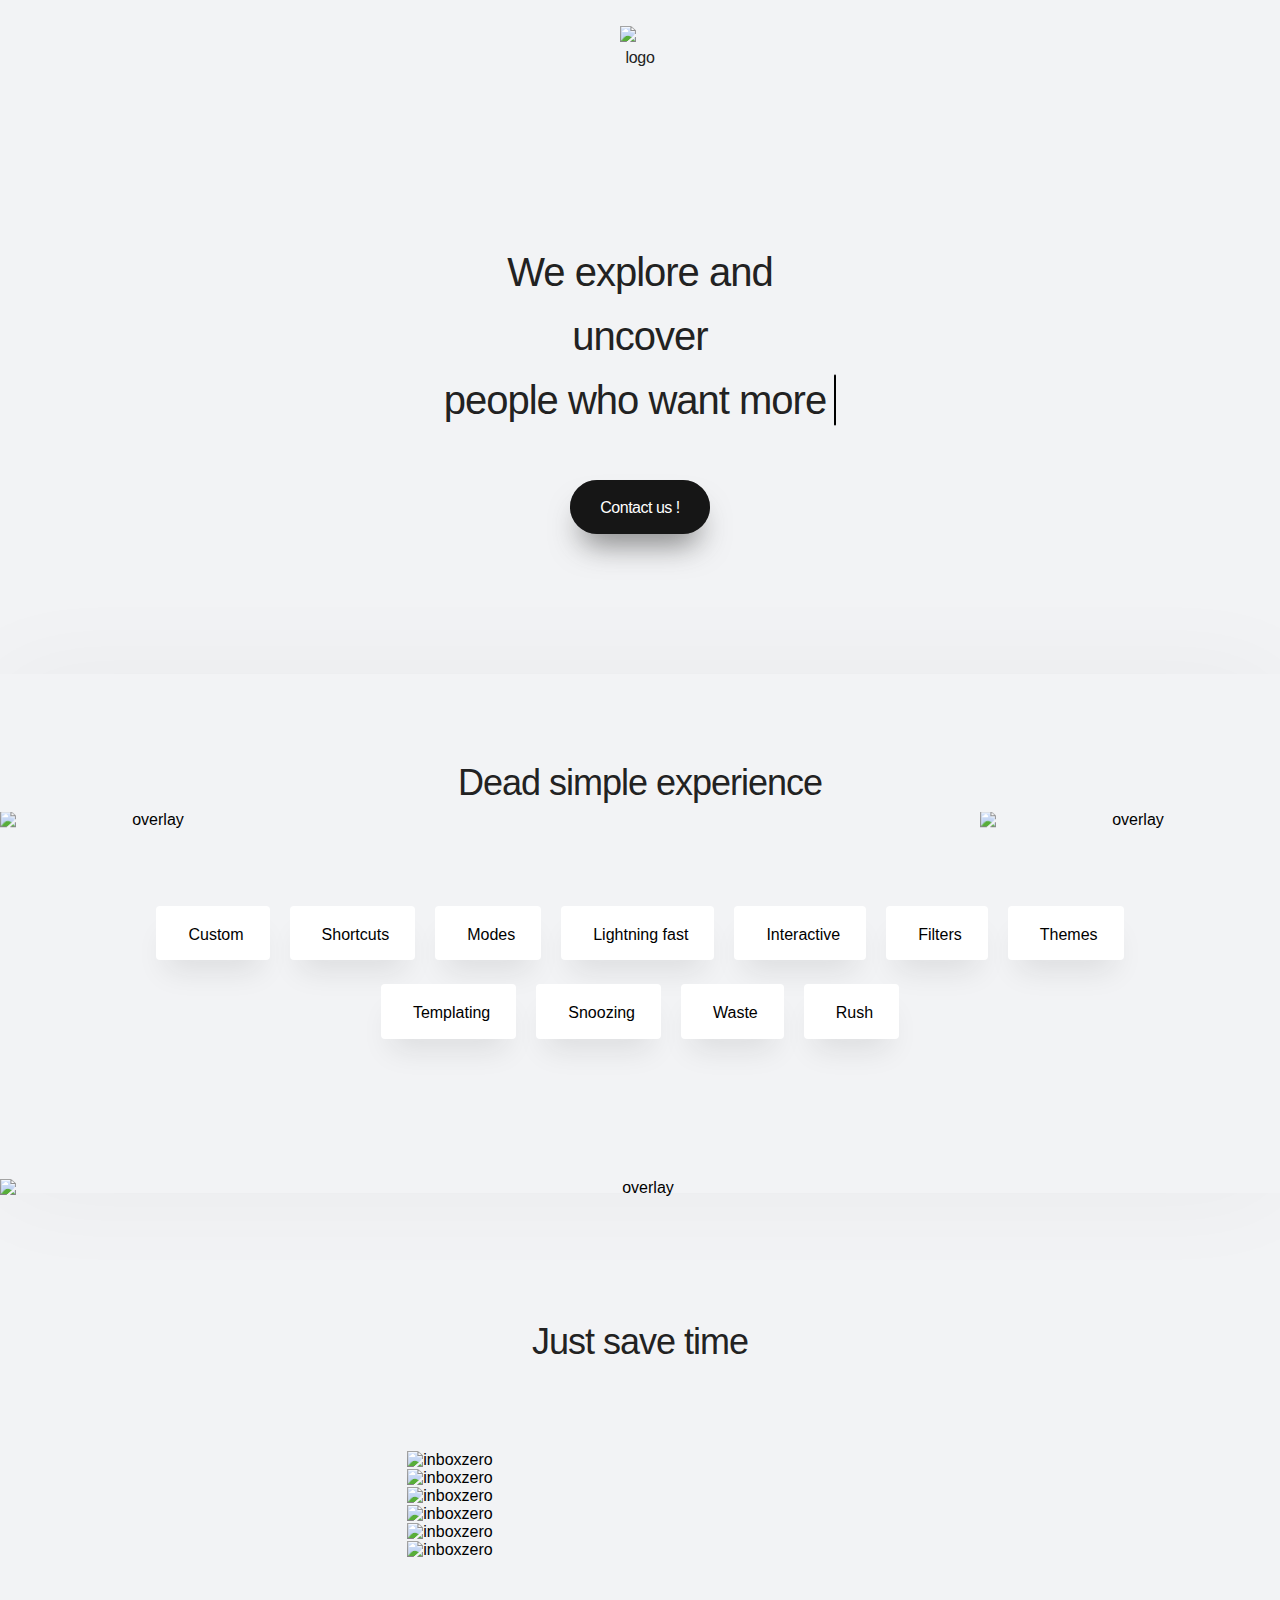
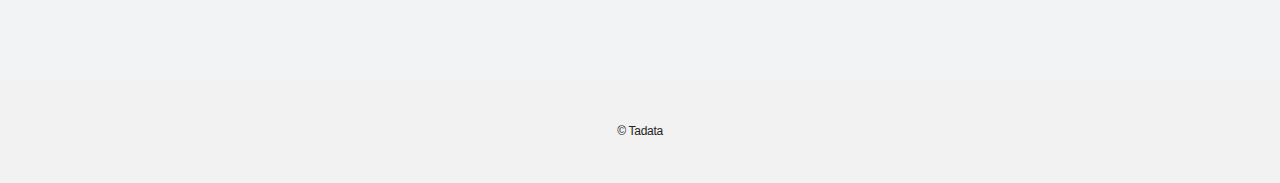
==== commit 499e029f: "improved slider" ====
--- a/index.html
+++ b/index.html
@@ -24,39 +24,23 @@
     <i class="icon" data-feather="x"></i><span class="hide-mobile">ESC</span>
   </button>
   <div class="modal-content">
-    <div class="success">
-      <a href="index.html" class="logo"><img src="images/logo.svg" alt="logo"/></a>
-      <h2 class="modal-title first-name" id="title-name"></h2>
-      <p>We'll be in touch.</p>
-      <a href="index.html" class="button">Back home</a>
-    </div>
     <div class="form-content">
       <a href="index.html" class="logo"><img src="images/logodo.svg" alt="logo"/></a>
-      <h2 class="button modal-toggle">Contact us !</h2>
       <p class="modal-subtitle">Winners always try 😉</p>
-      <form class='form' type='hidden' name='form-name' method='POST' value='TadataForm' onsubmit="sendEmail(event)">
-        <div class="group">
-            <input type="text" id="firstName" name="first-name" placeholder="&nbsp;" autocomplete="off" required>
-            <label for="first-name">First name</label>
-            <span class="border"></span>
-        </div>
-        <div class="group">
-            <input type="email" id="email" name="email" placeholder="&nbsp;" autocomplete="off" required>
-            <label for="email">Email</label>
-            <span class="border"></span>
-        </div>
-        <div class="group">
-            <input autocomplete="off" placeholder="&nbsp;" type="text" id="subject" name="subject" required>
-            <label for="subject">Subject</label>
-            <span class="border"></span>
-        </div>
-        <div class="group">
-          <input name="message" rows="5"  autocomplete="off" placeholder="&nbsp;" type="text" id="message" name="subject">
-          <label for="message">Message</label>
-          <span class="border"></span>
-      </div>
-        <button id="submit-button" type="submit">Send</button>
-    </form>
+      <br/>
+      <br/>
+      <h1>Email us at <br>dev.tadata@gmail.com</br></h1>
+        <section>
+          <div class="cards">
+            <div class="slider">
+              <div class="slide"><img src="images/card-icloud.svg" alt="icloud"/></div>
+              <div class="slide"><img src="images/card-gmail.svg" alt="gmail"/></div>
+              <div class="slide"><img src="images/card-outlook.svg" alt="outlook"/></div>
+              <div class="slide"><img src="images/card-yahoo.svg" alt="yahooe"/></div>
+              <div class="slide"><img src="images/card-pop3.svg" alt="pop3"/></div>
+              <div class="slide"><img src="images/card-imap.svg" alt="imap"/></div>
+            </div>
+        </section>
     
     <script>
         function sendEmail(event) {
@@ -95,19 +79,6 @@
         <button class="button modal-toggle">Contact us !</button>
       </div>
     </div>
-    <section class="section cta">
-      <div class="cards">
-        <img src="images/overlay-left.svg" class="overlay-left hide-mobile" alt="overlay"/>
-        <img src="images/overlay-right.svg" class="overlay-right hide-mobile" alt="overlay"/>
-        <div class="slider">
-          <div class="slide"><img src="images/card-icloud.svg" alt="icloud"/></div>
-          <div class="slide"><img src="images/card-gmail.svg" alt="gmail"/></div>
-          <div class="slide"><img src="images/card-outlook.svg" alt="outlook"/></div>
-          <div class="slide"><img src="images/card-yahoo.svg" alt="yahooe"/></div>
-          <div class="slide"><img src="images/card-pop3.svg" alt="pop3"/></div>
-          <div class="slide"><img src="images/card-imap.svg" alt="imap"/></div>
-        </div>
-    </section>
     <section class="section section-features">
       <h2 class="title">Dead simple experience</h1>
       <div class="features">
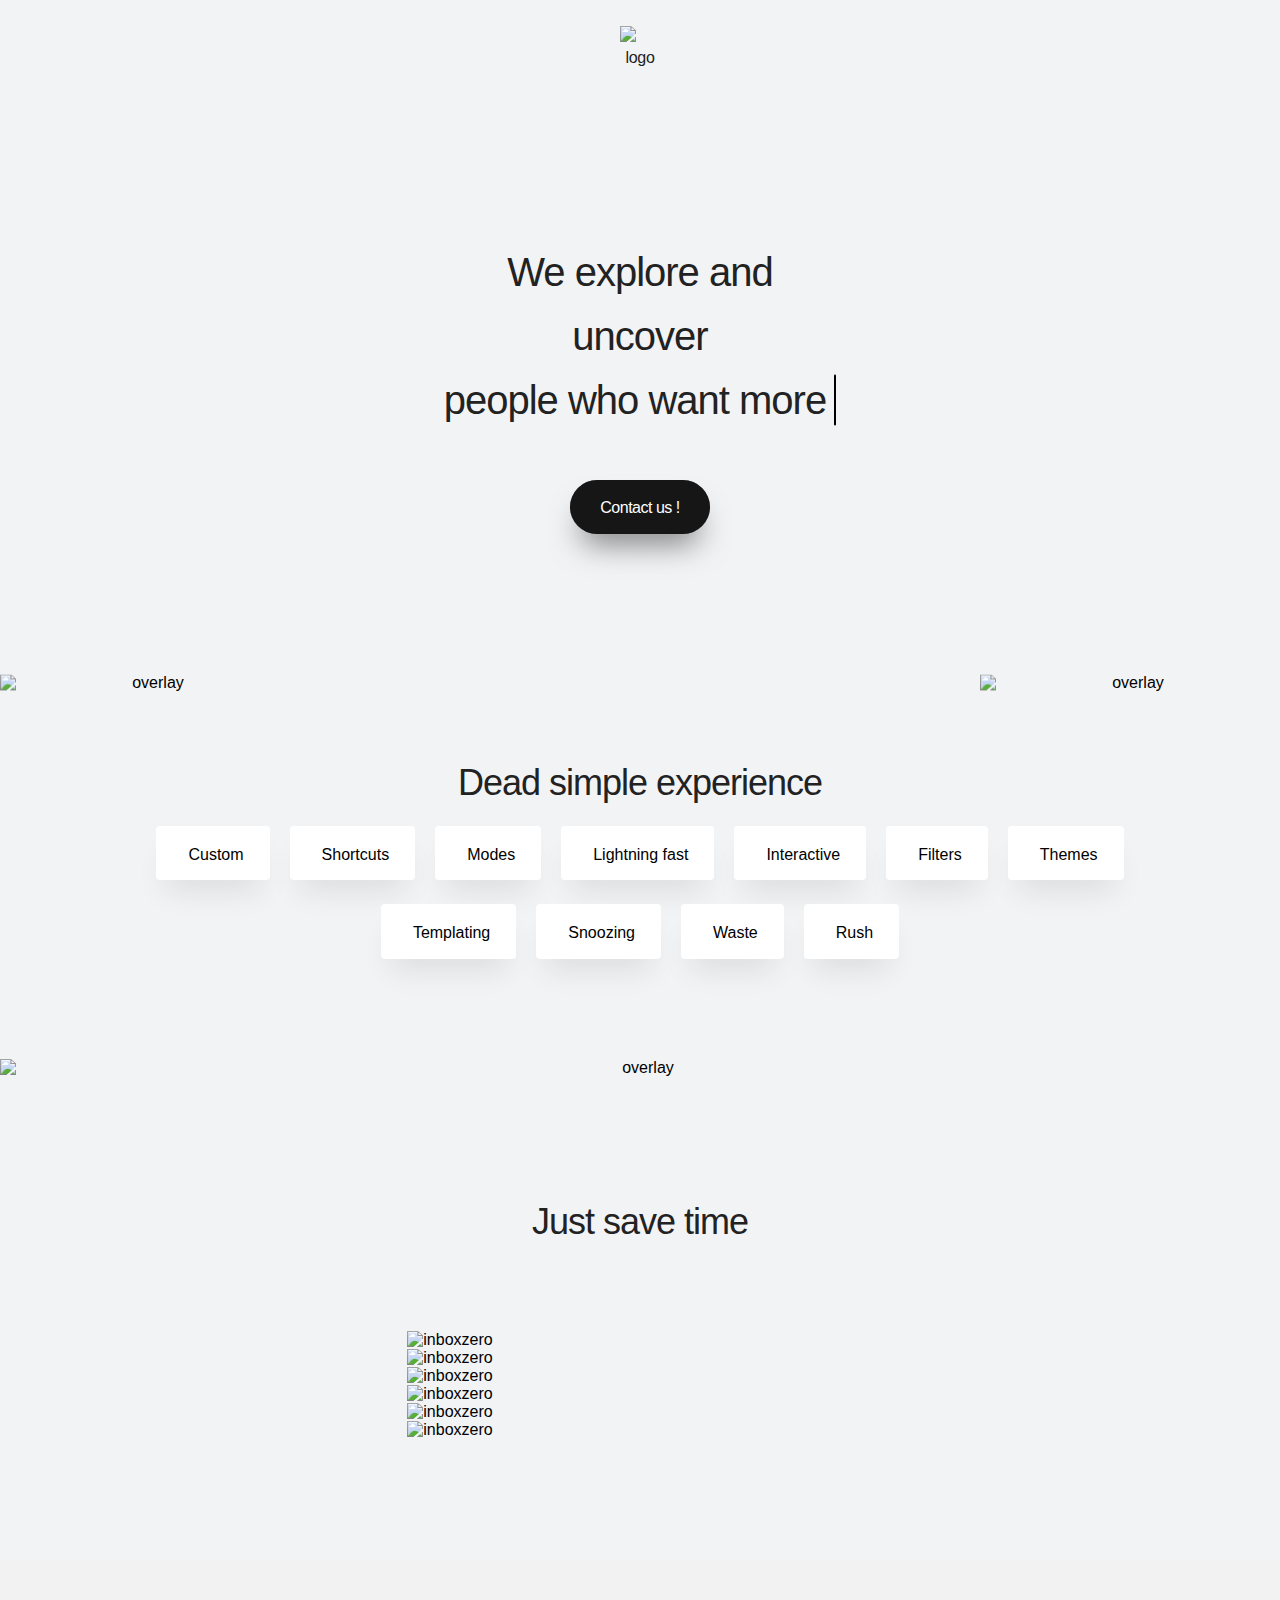
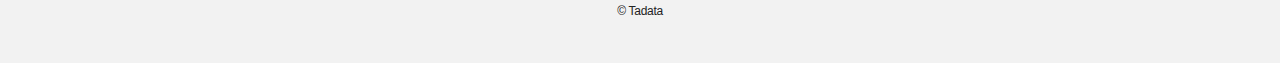
==== commit 47b0306f: "removed background div" ====
--- a/index.html
+++ b/index.html
@@ -79,9 +79,8 @@
         <button class="button modal-toggle">Contact us !</button>
       </div>
     </div>
-    <section class="section section-features">
-      <h2 class="title">Dead simple experience</h1>
-      <div class="features">
+    <div class="features">
+        <h2 class="title">Dead simple experience</h1>
         <img src="images/overlay-left.svg" class="overlay-left hide-mobile" alt="overlay"/>
         <img src="images/overlay-right.svg" class="overlay-right hide-mobile" alt="overlay"/>
         <img src="images/overlay-top.svg" class="overlay-top show-mobile" alt="overlay"/>
@@ -104,7 +103,6 @@
       </div>
       <!-- <p>If you’re looking for an email client with more features, try <a href="">these</a>.</p> -->
     </section>
-    </section>
     <section class="section imagery">
       <h2 class="title">Just save time</h2>
       <img src="images/overlay-bottom.svg" class="overlay-bottom hide-mobile" alt="overlay"/>
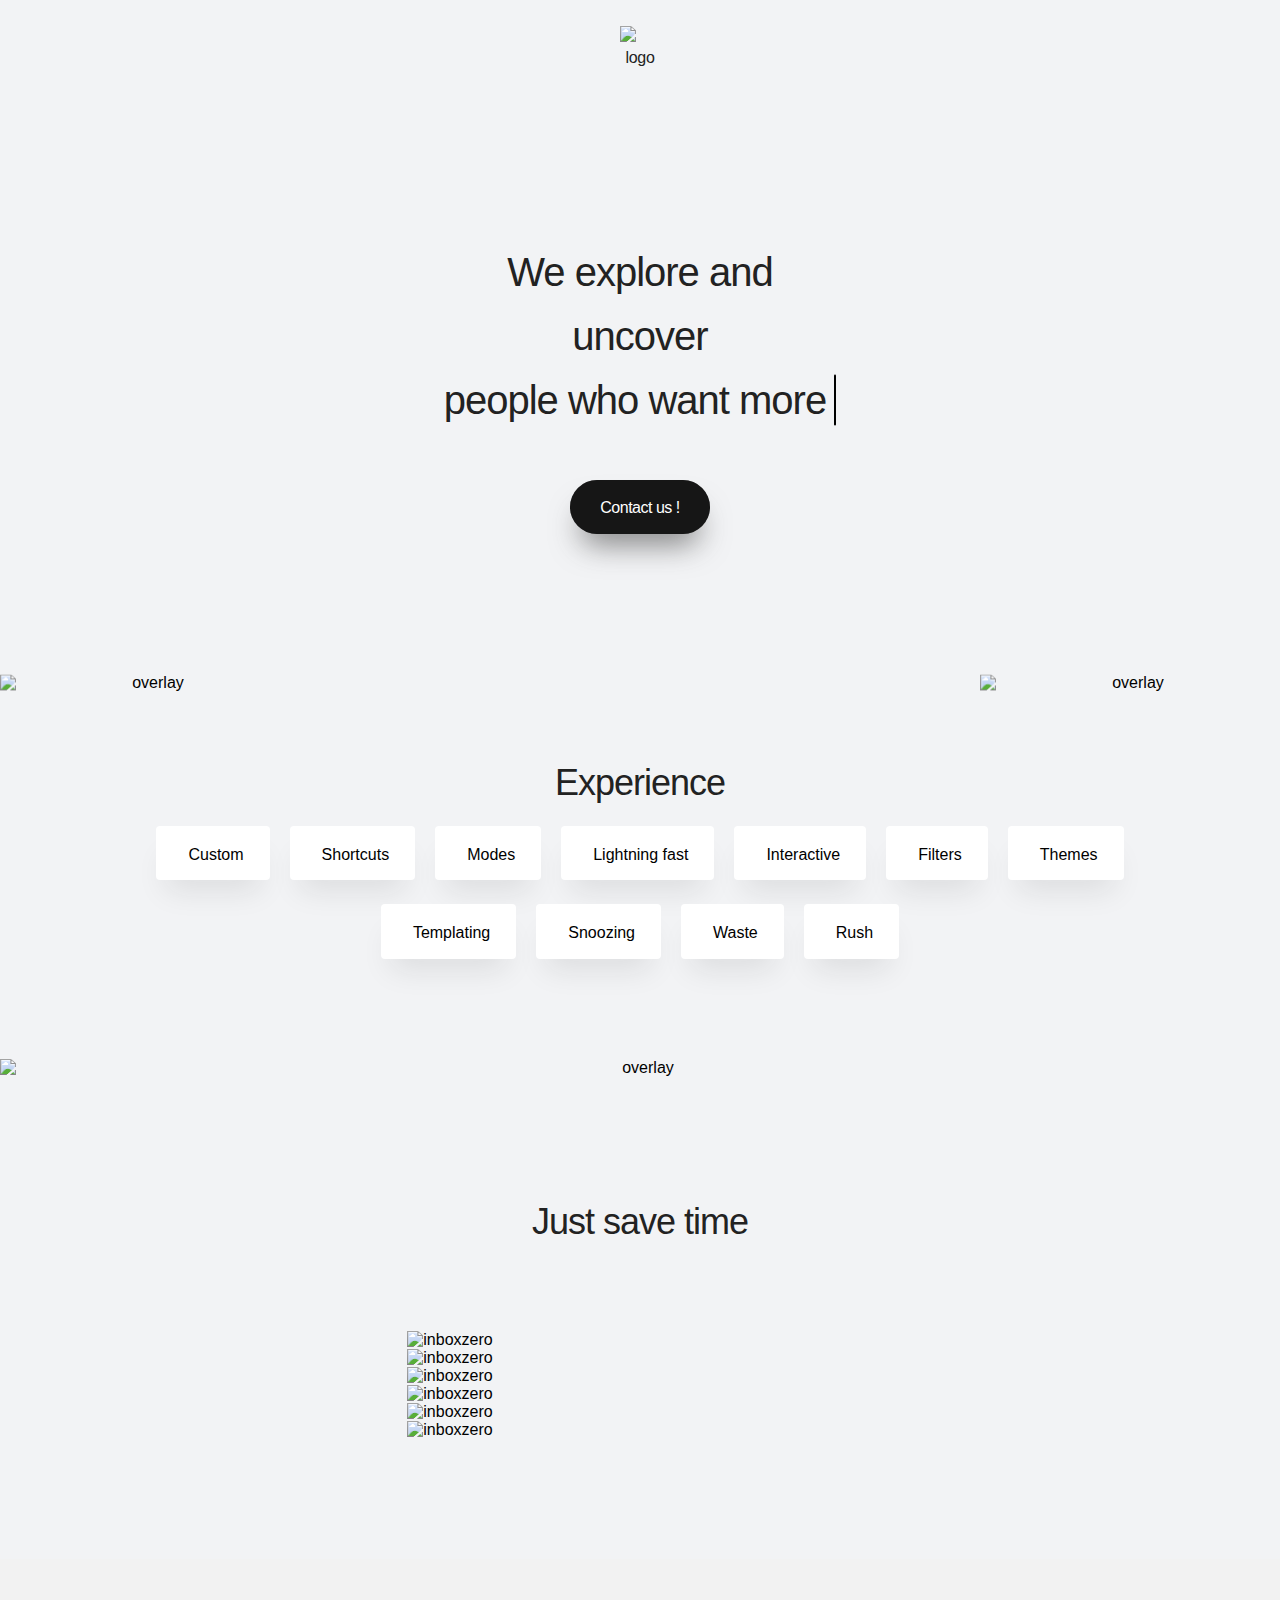
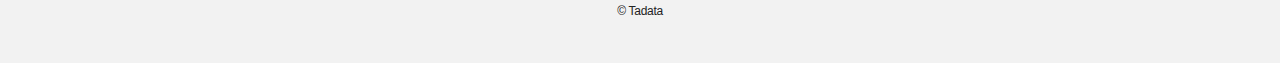
==== commit 4654feda: "exp" ====
--- a/index.html
+++ b/index.html
@@ -80,7 +80,7 @@
       </div>
     </div>
     <div class="features">
-        <h2 class="title">Dead simple experience</h1>
+        <h2 class="title">Experience</h1>
         <img src="images/overlay-left.svg" class="overlay-left hide-mobile" alt="overlay"/>
         <img src="images/overlay-right.svg" class="overlay-right hide-mobile" alt="overlay"/>
         <img src="images/overlay-top.svg" class="overlay-top show-mobile" alt="overlay"/>
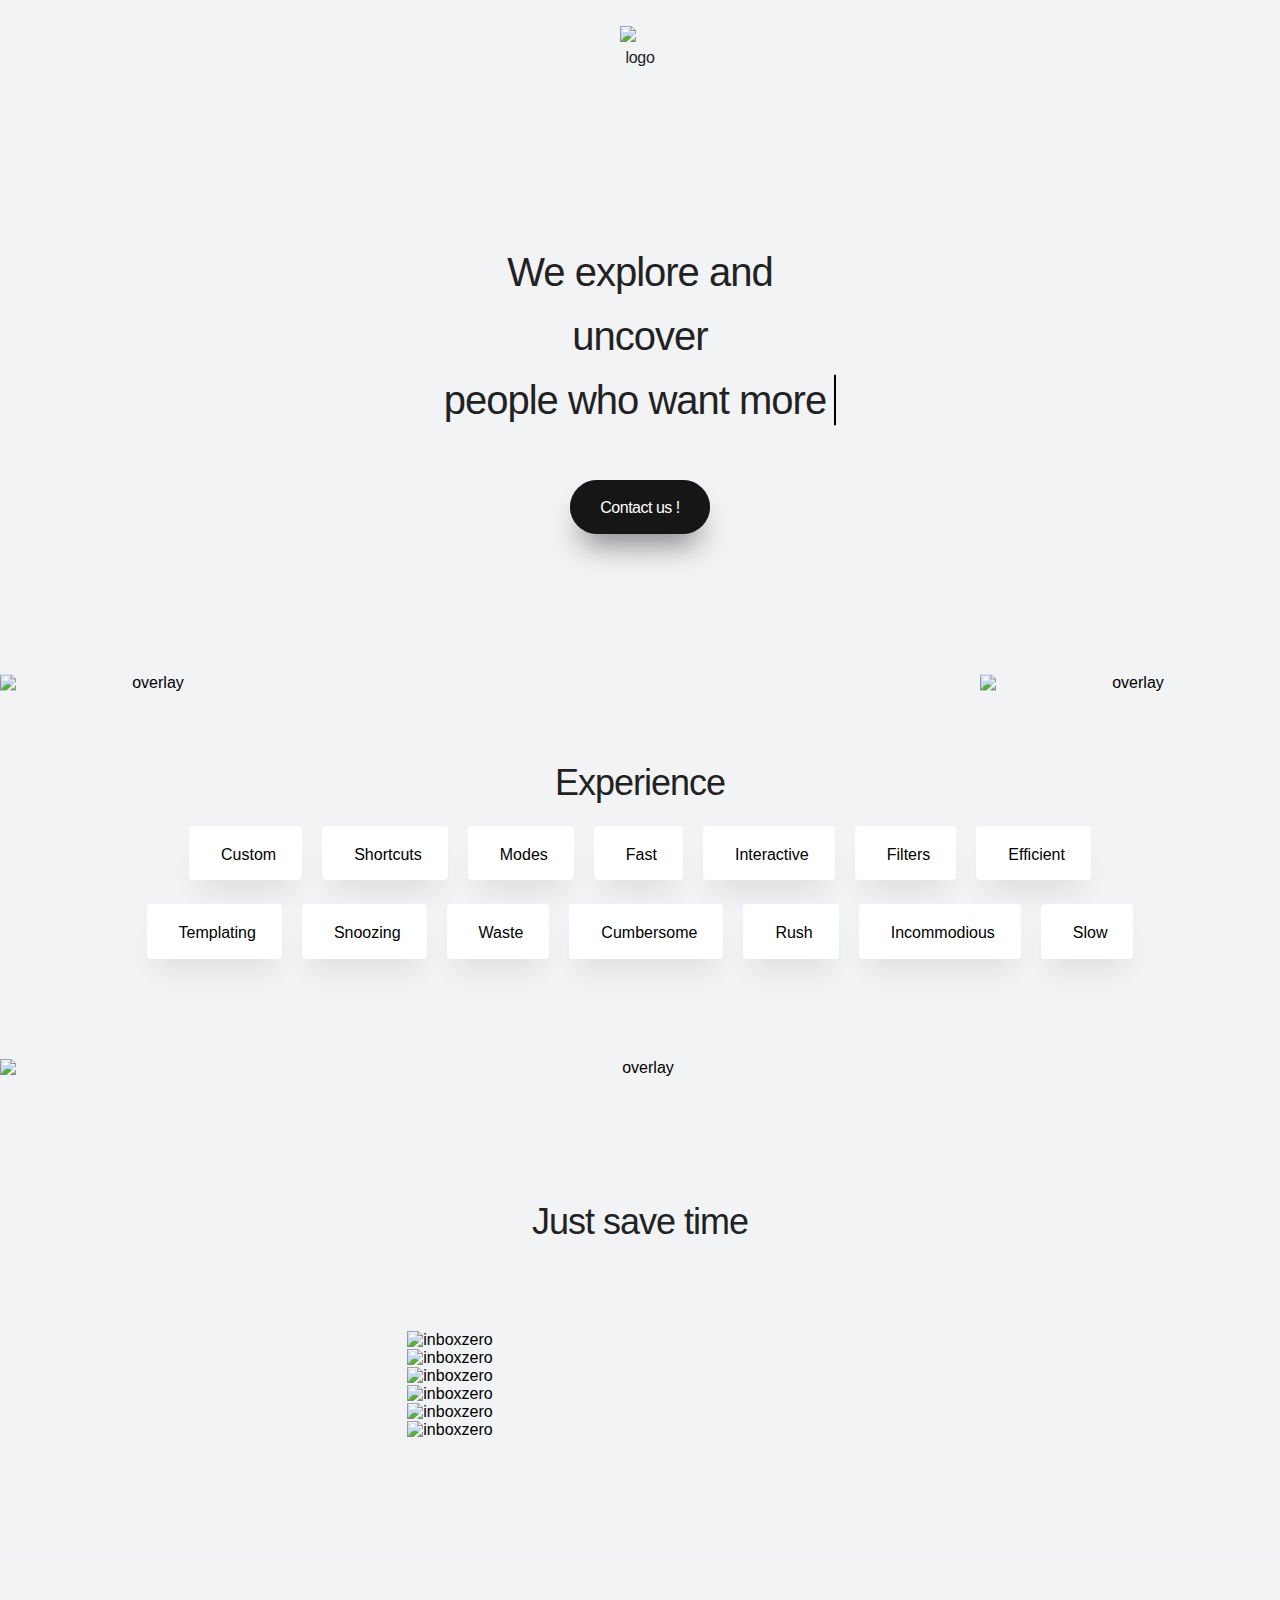
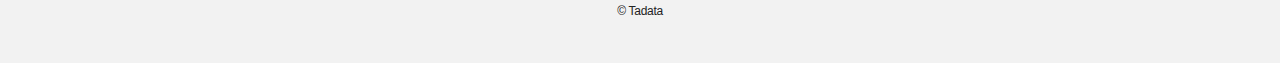
==== commit f8ad56e0: "Update index.html" ====
--- a/index.html
+++ b/index.html
@@ -29,7 +29,7 @@
       <p class="modal-subtitle">Winners always try 😉</p>
       <br/>
       <br/>
-      <h1>Email us at <br>dev.tadata@gmail.com</br></h1>
+      <h1>Email us at <br>contact.tadata@gmail.com</br></h1>
         <section>
           <div class="cards">
             <div class="slider">
@@ -71,8 +71,8 @@
           <b class="is-visible">people who want more&nbsp;</b>
           <b>mindful people</b>
           <b>designers</b>
-          <b>side project junkies</b>
-          <b>indie hackers</b>
+          <b>agents</b>
+          <b>hackers</b>
         </span>
       </h1>
       <div class="cta-content">
@@ -89,16 +89,19 @@
           <div class="feature"><i class="icon" data-feather="check"></i>Custom</div>
           <div class="feature"><i class="icon" data-feather="check"></i>Shortcuts</div>
           <div class="feature"><i class="icon" data-feather="check"></i>Modes</div>
-          <div class="feature"><i class="icon" data-feather="check"></i>Lightning fast</div>
+          <div class="feature"><i class="icon" data-feather="check"></i>Fast</div>
           <div class="feature"><i class="icon" data-feather="check"></i>Interactive</div>
           <div class="feature"><i class="icon" data-feather="check"></i>Filters</div>
-          <div class="feature"><i class="icon" data-feather="check"></i>Themes</div>
+          <div class="feature"><i class="icon" data-feather="check"></i>Efficient</div>
         </div>
         <div class="row donts">
           <div class="feature"><i class="icon" data-feather="x"></i>Templating</div>
           <div class="feature"><i class="icon" data-feather="x"></i>Snoozing</div>
           <div class="feature"><i class="icon" data-feather="x"></i>Waste</div>
+          <div class="feature"><i class="icon" data-feather="x"></i>Cumbersome</div>
           <div class="feature"><i class="icon" data-feather="x"></i>Rush</div>
+          <div class="feature"><i class="icon" data-feather="x"></i>Incommodious</div>
+          <div class="feature"><i class="icon" data-feather="x"></i>Slow</div>
         </div>
       </div>
       <!-- <p>If you’re looking for an email client with more features, try <a href="">these</a>.</p> -->
@@ -199,4 +202,4 @@
   });
 </script>
 </body>
-</html>+</html>
